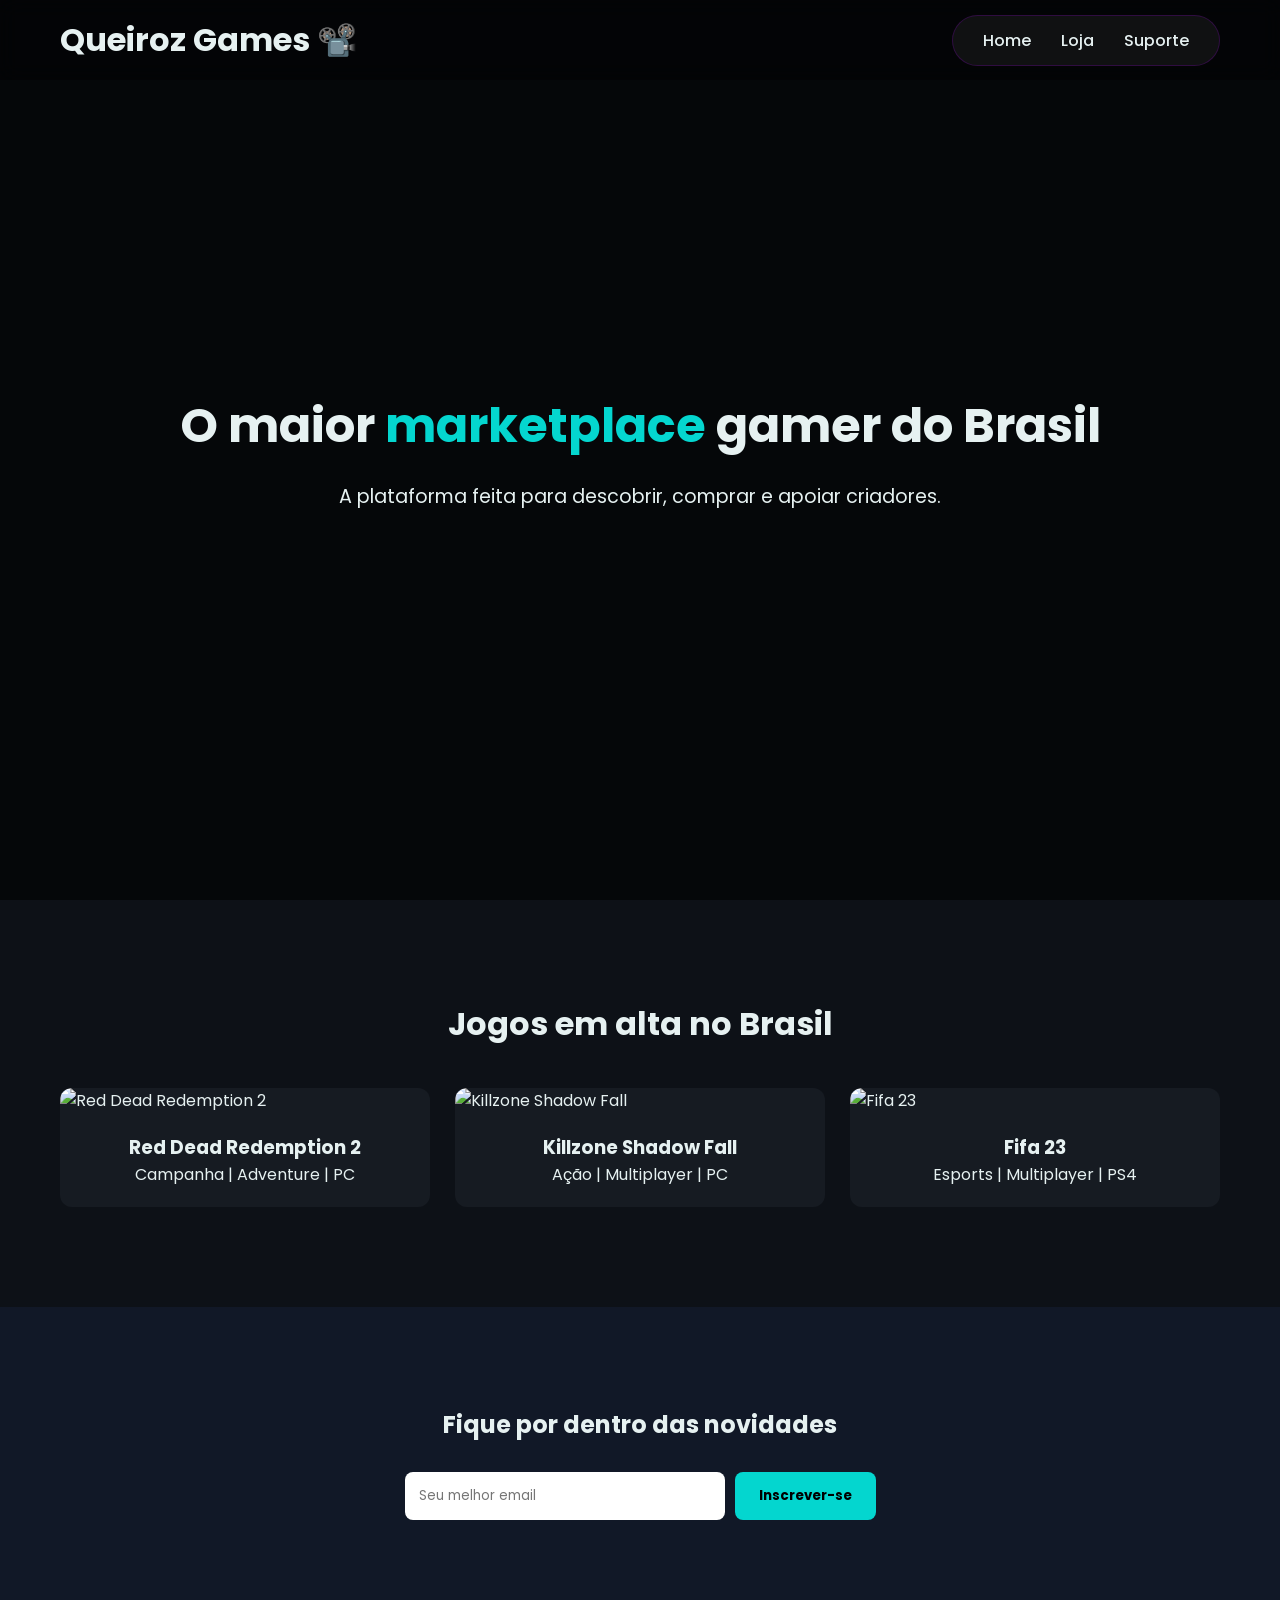
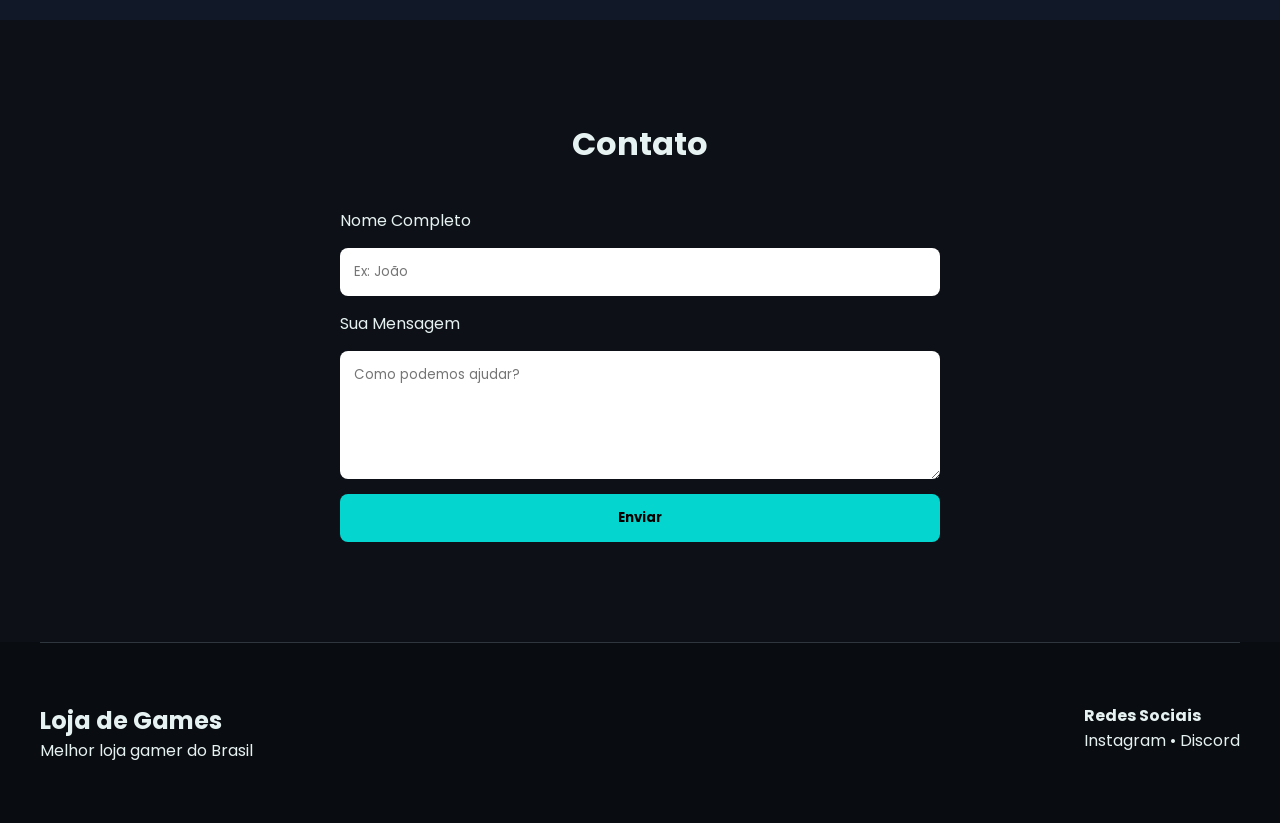
==== index.html @ 9aa5bb3b "Add files via upload" ====
<!-- index.html -->
<!DOCTYPE html>
<html lang="pt-BR">
<head>
    <meta charset="UTF-8">
    <meta name="viewport" content="width=device-width, initial-scale=1.0">
    <title>Queiroz Games</title>

    <!-- Fonte -->
    <link href="https://fonts.googleapis.com/css2?family=Poppins:wght@300;400;500;700&display=swap" rel="stylesheet">

    <!-- CSS -->
    <link rel="stylesheet" href="style.css">
</head>

<body>

    <!-- HEADER -->
    <header class="header-page">
        <div class="container header-container">

            <h1>Queiroz Games 📽️</h1>

            <nav>
                <ul class="header-menu">
                    <li><a href="#home" class="item-menu">Home</a></li>
                    <li><a href="#loja" class="item-menu">Loja</a></li>
                    <li><a href="#suporte" class="item-menu">Suporte</a></li>
                </ul>
            </nav>

        </div>
    </header>

    <!-- HERO -->
    <section class="hero" id="home">

        <video class="video" autoplay muted loop playsinline>
            <source src="./1 video.mp4" type="video/mp4">
        </video>

        <div class="container hero-content">
            <h2>
                O maior
                <span class="destaque">marketplace</span>
                gamer do Brasil
            </h2>

            <p>
                A plataforma feita para descobrir, comprar e apoiar criadores.
            </p>
        </div>

    </section>

    <!-- GAMES -->
    <section class="games" id="loja">

        <div class="container">

            <h2 class="section-title">Jogos em alta no Brasil</h2>

            <div class="grid-cards">

                <div class="card">

                    <img src="arth.avif" alt="Red Dead Redemption 2">

                    <div class="card-game-info">
                        <h3>Red Dead Redemption 2</h3>
                        <p>Campanha | Adventure | PC</p>
                    </div>

                </div>

                <div class="card">

                    <img src="cBWCffDUzaOfvFVyzm7p5B9v.webp" alt="Killzone Shadow Fall">

                    <div class="card-game-info">
                        <h3>Killzone Shadow Fall</h3>
                        <p>Ação | Multiplayer | PC</p>
                    </div>

                </div>

                <div class="card">

                    <img src="fifera.webp" alt="Fifa 23">

                    <div class="card-game-info">
                        <h3>Fifa 23</h3>
                        <p>Esports | Multiplayer | PS4</p>
                    </div>

                </div>

            </div>

        </div>

    </section>

    <!-- NEWSLETTER -->
    <section class="newsletter">

        <div class="container newsletter-content">

            <h2>Fique por dentro das novidades</h2>

            <form class="newsletter-form" id="form-newsletter">

                <input
                    type="email"
                    id="email-input"
                    placeholder="Seu melhor email"
                    required
                >

                <button type="submit">
                    Inscrever-se
                </button>

            </form>

        </div>

    </section>

    <!-- CONTATO -->
    <section class="contato" id="suporte">

        <div class="container">

            <h2 class="section-title">Contato</h2>

            <form class="contato-form">

                <label>Nome Completo</label>

                <input
                    type="text"
                    placeholder="Ex: João"
                    required
                >

                <label>Sua Mensagem</label>

                <textarea
                    placeholder="Como podemos ajudar?"
                    rows="5"
                    required
                ></textarea>

                <button type="submit">
                    Enviar
                </button>

            </form>

        </div>

    </section>

    <!-- FOOTER -->
    <footer class="footer">

        <div class="container footer-container">

            <div class="footer-brand">
                <h2>Loja de Games</h2>
                <p>Melhor loja gamer do Brasil</p>
            </div>

            <div class="footer-social">
                <h4>Redes Sociais</h4>
                <p>Instagram • Discord</p>
            </div>

        </div>

    </footer>

    <!-- JS -->
    <script src="./script.js"></script>

</body>
</html>
---- style.css ----
/* style.css */

:root {
    --primary: #04d6cf;
    --dark-bg: #0d1117;
    --light-text: #E6F1F1;
}

* {
    margin: 0;
    padding: 0;
    box-sizing: border-box;
    font-family: 'Poppins', sans-serif;
}

body {
    background-color: var(--dark-bg);
    color: var(--light-text);
    overflow-x: hidden;
}

/* CONTAINER */
.container {
    max-width: 1200px;
    margin: 0 auto;
    padding: 0 20px;
}

/* HEADER */
.header-page {
    position: fixed;
    width: 100%;
    top: 0;
    z-index: 100;
    background: rgba(0, 0, 0, 0.3);
    backdrop-filter: blur(10px);
}

.header-container {
    height: 80px;
    display: flex;
    align-items: center;
    justify-content: space-between;
}

.header-menu {
    display: flex;
    gap: 30px;
    list-style: none;
    padding: 12px 30px;
    background: rgba(255, 255, 255, 0.05);
    border-radius: 40px;
    border: 1px solid rgba(174, 0, 255, 0.2);
}

.item-menu {
    color: var(--light-text);
    text-decoration: none;
    font-weight: 500;
    transition: 0.3s;
}

.item-menu:hover {
    color: var(--primary);
}

/* HERO */
.hero {
    height: 100vh;
    display: flex;
    align-items: center;
    justify-content: center;
    text-align: center;
    position: relative;
    overflow: hidden;
}

.video {
    position: absolute;
    top: 0;
    left: 0;
    width: 100%;
    height: 100%;
    object-fit: cover;
    z-index: -2;
}

.hero::before {
    content: "";
    position: absolute;
    inset: 0;
    background: rgba(0,0,0,0.6);
    z-index: -1;
}

.hero-content h2 {
    font-size: 3rem;
    margin-bottom: 20px;
}

.hero-content p {
    font-size: 1.2rem;
}

.destaque {
    color: var(--primary);
}

/* TITULOS */
.section-title {
    text-align: center;
    margin-bottom: 40px;
    font-size: 2rem;
}

/* GAMES */
.games {
    padding: 100px 0;
}

.grid-cards {
    display: grid;
    grid-template-columns: repeat(auto-fit, minmax(250px, 1fr));
    gap: 25px;
}

.card {
    background: #161b22;
    border-radius: 12px;
    overflow: hidden;
    transition: 0.3s;
}

.card:hover {
    transform: translateY(-10px);
}

.card img {
    width: 100%;
    height: 350px;
    object-fit: cover;
    transition: 0.3s;
}

.card:hover img {
    transform: scale(1.05);
}

.card-game-info {
    padding: 20px;
    text-align: center;
}

/* NEWSLETTER */
.newsletter {
    padding: 100px 0;
    background: #111827;
}

.newsletter-content {
    text-align: center;
}

.newsletter-form {
    margin-top: 30px;
    display: flex;
    justify-content: center;
    gap: 10px;
    flex-wrap: wrap;
}

.newsletter-form input {
    padding: 14px;
    width: 320px;
    border: none;
    border-radius: 8px;
}

.newsletter-form button {
    padding: 14px 24px;
    border: none;
    border-radius: 8px;
    background: var(--primary);
    color: #000;
    font-weight: bold;
    cursor: pointer;
    transition: 0.3s;
}

.newsletter-form button:hover {
    opacity: 0.8;
}

/* CONTATO */
.contato {
    padding: 100px 0;
}

.contato-form {
    max-width: 600px;
    margin: 0 auto;

    display: flex;
    flex-direction: column;
    gap: 15px;
}

.contato-form input,
.contato-form textarea {
    padding: 14px;
    border: none;
    border-radius: 8px;
}

.contato-form button {
    padding: 14px;
    border: none;
    border-radius: 8px;
    background: var(--primary);
    font-weight: bold;
    cursor: pointer;
}

/* FOOTER */
.footer {
    background: #090c10;
}

.footer-container {
    display: flex;
    justify-content: space-between;
    padding: 60px 0;
    border-top: 1px solid #30363d;
}

@media (max-width: 768px) {

    .header-container {
        flex-direction: column;
        justify-content: center;
        gap: 10px;
        height: auto;
        padding: 20px 0;
    }

    .hero-content h2 {
        font-size: 2rem;
    }

    .footer-container {
        flex-direction: column;
        gap: 30px;
        text-align: center;
    }
}
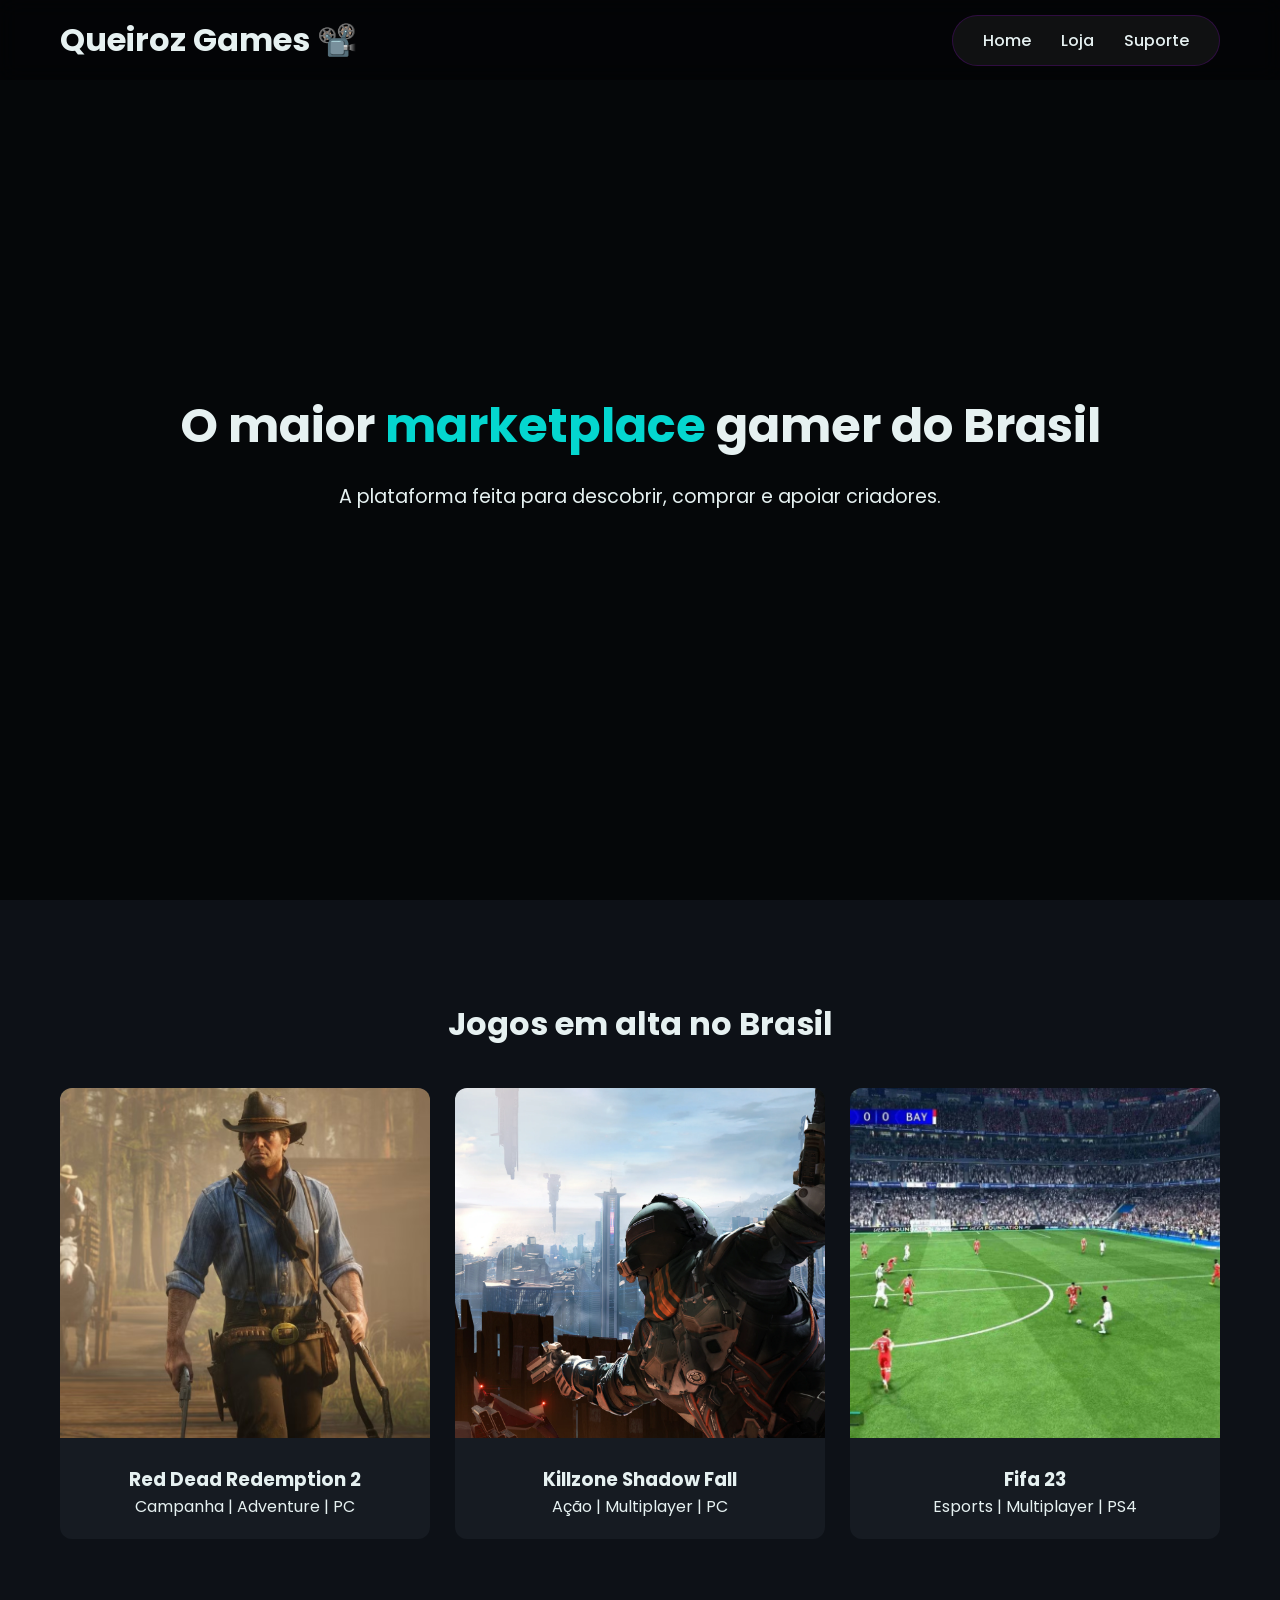
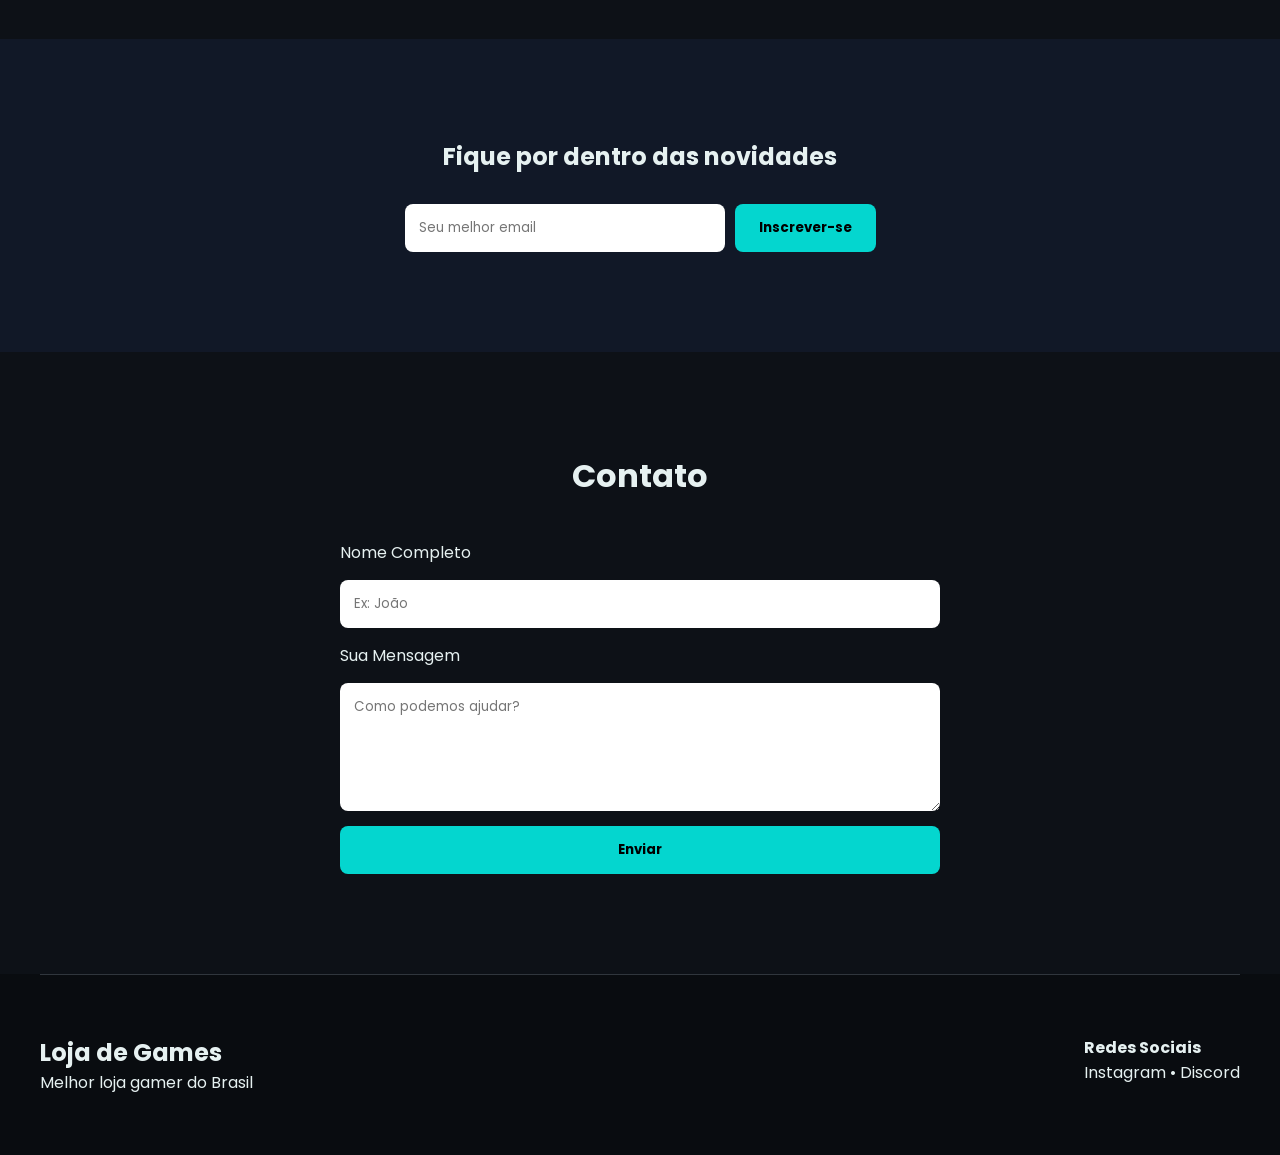
==== commit abc8d33f: "Fix HTML structure and formatting" ====
--- a/index.html
+++ b/index.html
@@ -1,4 +1,4 @@
-<!-- index.html -->
+
 <!DOCTYPE html>
 <html lang="pt-BR">
 <head>
@@ -6,16 +6,16 @@
     <meta name="viewport" content="width=device-width, initial-scale=1.0">
     <title>Queiroz Games</title>
 
-    <!-- Fonte -->
+   
     <link href="https://fonts.googleapis.com/css2?family=Poppins:wght@300;400;500;700&display=swap" rel="stylesheet">
 
-    <!-- CSS -->
+    
     <link rel="stylesheet" href="style.css">
 </head>
 
 <body>
 
-    <!-- HEADER -->
+    
     <header class="header-page">
         <div class="container header-container">
 
@@ -32,7 +32,7 @@
         </div>
     </header>
 
-    <!-- HERO -->
+    
     <section class="hero" id="home">
 
         <video class="video" autoplay muted loop playsinline>
@@ -53,7 +53,7 @@
 
     </section>
 
-    <!-- GAMES -->
+    
     <section class="games" id="loja">
 
         <div class="container">
@@ -101,7 +101,7 @@
 
     </section>
 
-    <!-- NEWSLETTER -->
+    
     <section class="newsletter">
 
         <div class="container newsletter-content">
@@ -127,7 +127,7 @@
 
     </section>
 
-    <!-- CONTATO -->
+    
     <section class="contato" id="suporte">
 
         <div class="container">
@@ -162,7 +162,7 @@
 
     </section>
 
-    <!-- FOOTER -->
+   
     <footer class="footer">
 
         <div class="container footer-container">
@@ -181,8 +181,8 @@
 
     </footer>
 
-    <!-- JS -->
+    
     <script src="./script.js"></script>
 
 </body>
-</html>+</html>
--- a/style.css
+++ b/style.css
@@ -1,4 +1,4 @@
-/* style.css */
+
 
 :root {
     --primary: #04d6cf;
@@ -19,14 +19,14 @@
     overflow-x: hidden;
 }
 
-/* CONTAINER */
+
 .container {
     max-width: 1200px;
     margin: 0 auto;
     padding: 0 20px;
 }
 
-/* HEADER */
+
 .header-page {
     position: fixed;
     width: 100%;
@@ -64,7 +64,7 @@
     color: var(--primary);
 }
 
-/* HERO */
+
 .hero {
     height: 100vh;
     display: flex;
@@ -113,7 +113,7 @@
     font-size: 2rem;
 }
 
-/* GAMES */
+
 .games {
     padding: 100px 0;
 }
@@ -151,7 +151,7 @@
     text-align: center;
 }
 
-/* NEWSLETTER */
+
 .newsletter {
     padding: 100px 0;
     background: #111827;
@@ -191,7 +191,7 @@
     opacity: 0.8;
 }
 
-/* CONTATO */
+
 .contato {
     padding: 100px 0;
 }
@@ -221,7 +221,7 @@
     cursor: pointer;
 }
 
-/* FOOTER */
+
 .footer {
     background: #090c10;
 }
@@ -252,4 +252,4 @@
         gap: 30px;
         text-align: center;
     }
-}+}
